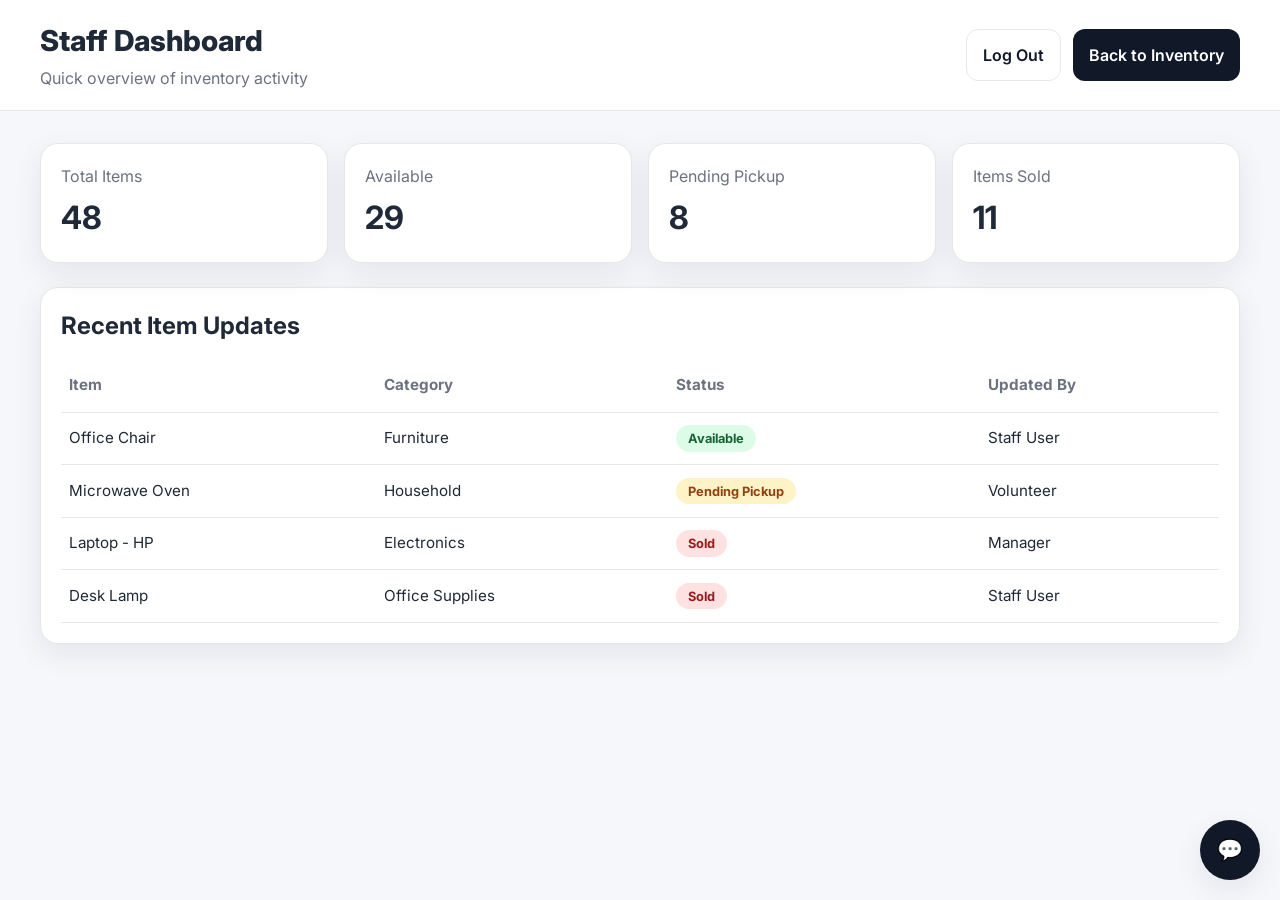
==== dashboard.html @ 452d7ef9 "Initial website prototype for DonateWise Added inventory page, item details page, dashboard, login p" ====
<!DOCTYPE html>
<html lang="en">
<head>
  <meta charset="UTF-8" />
  <meta name="viewport" content="width=device-width, initial-scale=1.0" />
  <title>Staff Dashboard | DonateWise</title>
  <link rel="preconnect" href="https://fonts.googleapis.com">
  <link rel="preconnect" href="https://fonts.gstatic.com" crossorigin>
  <link href="https://fonts.googleapis.com/css2?family=Inter:wght@400;500;600;700;800&display=swap" rel="stylesheet">
  <link rel="stylesheet" href="style.css" />
</head>
<body>
  <header class="site-header">
    <div class="container header-inner">
      <div>
        <h1>Staff Dashboard</h1>
        <p class="subtitle">Quick overview of inventory activity</p>
      </div>
      <nav class="top-nav">
        <a class="nav-btn ghost" href="login.html">Log Out</a>
        <a class="nav-btn secondary" href="index.html">Back to Inventory</a>
      </nav>
    </div>
  </header>

  <main class="dashboard-page">
    <div class="dashboard-content">
      <section class="dashboard-grid">
        <article class="dashboard-stat">
          <p>Total Items</p>
          <h3>48</h3>
        </article>

        <article class="dashboard-stat">
          <p>Available</p>
          <h3>29</h3>
        </article>

        <article class="dashboard-stat">
          <p>Pending Pickup</p>
          <h3>8</h3>
        </article>

        <article class="dashboard-stat">
          <p>Items Sold</p>
          <h3>11</h3>
        </article>
      </section>

      <section class="table-card">
        <h2>Recent Item Updates</h2>
        <table>
          <thead>
            <tr>
              <th>Item</th>
              <th>Category</th>
              <th>Status</th>
              <th>Updated By</th>
            </tr>
          </thead>
          <tbody>
            <tr>
              <td>Office Chair</td>
              <td>Furniture</td>
              <td><span class="status-badge available">Available</span></td>
              <td>Staff User</td>
            </tr>
            <tr>
              <td>Microwave Oven</td>
              <td>Household</td>
              <td><span class="status-badge pending">Pending Pickup</span></td>
              <td>Volunteer</td>
            </tr>
            <tr>
              <td>Laptop - HP</td>
              <td>Electronics</td>
              <td><span class="status-badge sold">Sold</span></td>
              <td>Manager</td>
            </tr>
            <tr>
              <td>Desk Lamp</td>
              <td>Office Supplies</td>
              <td><span class="status-badge sold">Sold</span></td>
              <td>Staff User</td>
            </tr>
          </tbody>
        </table>
      </section>
    </div>
  </main>

  <button id="chatToggle" class="chat-toggle" aria-label="Open help assistant">💬</button>

  <section id="chatBox" class="chat-box hidden">
    <div class="chat-header">
      <h3>Help Assistant</h3>
      <button id="chatClose" aria-label="Close help assistant">×</button>
    </div>

    <div class="chat-body">
      <p class="bot-message">Need help reading the dashboard?</p>

      <div class="quick-questions">
        <button class="quick-question" data-answer="The dashboard gives staff a quick overview of available, pending, and sold items.">
          What does this dashboard show?
        </button>

        <button class="quick-question" data-answer="Recent Item Updates helps staff track the latest inventory changes without checking each listing manually.">
          Why are recent updates useful?
        </button>
      </div>

      <div id="chatResponses"></div>
    </div>
  </section>

  <script src="script.js"></script>
</body>
</html>
---- style.css ----
* {
  box-sizing: border-box;
  margin: 0;
  padding: 0;
}

:root {
  --bg: #f6f7fb;
  --card: #ffffff;
  --text: #1f2937;
  --muted: #6b7280;
  --border: #e5e7eb;
  --shadow: 0 10px 30px rgba(15, 23, 42, 0.08);
  --shadow-strong: 0 20px 40px rgba(15, 23, 42, 0.12);
  --radius: 18px;
}

html {
  scroll-behavior: smooth;
}

body {
  font-family: "Inter", sans-serif;
  background: var(--bg);
  color: var(--text);
  line-height: 1.5;
}

.container {
  width: min(1200px, calc(100% - 2rem));
  margin: 0 auto;
}

.site-header {
  background: rgba(255, 255, 255, 0.95);
  backdrop-filter: blur(8px);
  border-bottom: 1px solid var(--border);
  position: sticky;
  top: 0;
  z-index: 50;
}

.header-inner {
  display: flex;
  justify-content: space-between;
  align-items: center;
  gap: 1rem;
  padding: 1.2rem 0;
}

.site-header h1 {
  font-size: 1.8rem;
  font-weight: 800;
}

.subtitle {
  color: var(--muted);
  margin-top: 0.25rem;
}

.top-nav {
  display: flex;
  gap: 0.75rem;
  flex-wrap: wrap;
}

.nav-btn,
.filter-btn,
.action-btn,
.card-link,
.back-link,
.login-btn {
  border: none;
  text-decoration: none;
  cursor: pointer;
  font-family: inherit;
}

.nav-btn,
.action-btn,
.card-link,
.back-link,
.login-btn {
  display: inline-flex;
  align-items: center;
  justify-content: center;
  padding: 0.8rem 1rem;
  border-radius: 12px;
  font-weight: 600;
  transition: 0.2s ease;
}

.nav-btn.secondary,
.back-link,
.login-btn {
  background: #111827;
  color: #ffffff;
}

.nav-btn.secondary:hover,
.back-link:hover,
.login-btn:hover {
  opacity: 0.92;
}

.nav-btn.ghost,
.nav-btn.ghost-dark {
  background: #ffffff;
  color: #111827;
  border: 1px solid var(--border);
}

.nav-btn.ghost-dark {
  background: #f8fafc;
}

.hero-card {
  margin-top: 1.5rem;
  background: linear-gradient(135deg, #ffffff, #f2f4f8);
  border: 1px solid var(--border);
  border-radius: var(--radius);
  padding: 1.5rem;
  box-shadow: var(--shadow);
}

.hero-split {
  display: grid;
  grid-template-columns: 1.3fr 0.9fr;
  gap: 1.5rem;
  align-items: center;
}

.eyebrow {
  display: inline-block;
  font-size: 0.8rem;
  font-weight: 800;
  letter-spacing: 0.08em;
  color: #4f46e5;
  margin-bottom: 0.75rem;
}

.hero-card h2 {
  font-size: 2rem;
  margin-bottom: 0.6rem;
}

.hero-card p {
  color: var(--muted);
  max-width: 700px;
}

.hero-actions {
  display: flex;
  gap: 0.8rem;
  flex-wrap: wrap;
  margin-top: 1rem;
}

.hero-panel {
  display: grid;
  gap: 1rem;
}

.hero-mini-card,
.dashboard-stat,
.table-card,
.item-card,
.detail-card,
.login-card {
  background: var(--card);
  border: 1px solid var(--border);
  border-radius: var(--radius);
  box-shadow: var(--shadow);
}

.hero-mini-card {
  padding: 1.1rem 1.2rem;
}

.mini-label {
  color: var(--muted);
  margin-bottom: 0.35rem;
}

.hero-mini-card h3 {
  font-size: 1.7rem;
}

.controls-section {
  margin-top: 1.5rem;
  display: grid;
  gap: 1rem;
}

.search-wrap input {
  width: 100%;
  padding: 1rem 1.1rem;
  border: 1px solid var(--border);
  border-radius: 14px;
  background: #fff;
  font-size: 1rem;
  outline: none;
}

.search-wrap input:focus {
  border-color: #9ca3af;
}

.filter-wrap {
  display: flex;
  flex-wrap: wrap;
  gap: 0.75rem;
}

.filter-btn {
  padding: 0.75rem 1rem;
  border-radius: 999px;
  background: #ffffff;
  border: 1px solid var(--border);
  color: var(--text);
  font-weight: 600;
  transition: 0.2s ease;
}

.filter-btn:hover,
.filter-btn.active {
  background: #111827;
  color: #ffffff;
}

.inventory-grid {
  margin: 1.5rem 0 4rem;
  display: grid;
  grid-template-columns: repeat(auto-fit, minmax(250px, 1fr));
  gap: 1.25rem;
}

.item-card {
  overflow: hidden;
  display: flex;
  flex-direction: column;
  transition: transform 0.25s ease, box-shadow 0.25s ease;
}

.item-card:hover {
  transform: translateY(-6px);
  box-shadow: var(--shadow-strong);
}

.item-image {
  width: 100%;
  height: 190px;
  object-fit: cover;
  display: block;
  background: #e5e7eb;
}

.item-content {
  padding: 1rem;
}

.item-top-row {
  display: flex;
  justify-content: space-between;
  align-items: flex-start;
  gap: 0.8rem;
}

.item-top-row h3 {
  font-size: 1.05rem;
}

.item-category {
  color: var(--muted);
  margin-top: 0.4rem;
}

.item-price {
  font-weight: 700;
  margin-top: 0.6rem;
  font-size: 1.05rem;
}

.item-actions {
  margin-top: 1rem;
}

.card-link {
  width: 100%;
  background: #111827;
  color: #ffffff;
}

.card-link:hover {
  opacity: 0.92;
}

.status-badge {
  padding: 0.35rem 0.75rem;
  border-radius: 999px;
  font-size: 0.8rem;
  font-weight: 700;
  white-space: nowrap;
}

.status-badge.available {
  background: #dcfce7;
  color: #166534;
}

.status-badge.pending {
  background: #fef3c7;
  color: #92400e;
}

.status-badge.sold {
  background: #fee2e2;
  color: #991b1b;
}

.page-section {
  margin: 1.75rem auto 4rem;
  width: min(1200px, calc(100% - 2rem));
}

.page-topbar {
  margin-bottom: 1rem;
}

.detail-card {
  display: grid;
  grid-template-columns: 1.1fr 1fr;
  gap: 1.5rem;
  padding: 1.5rem;
}

.detail-image {
  width: 100%;
  height: 320px;
  object-fit: cover;
  display: block;
  border-radius: 16px;
  background: #e5e7eb;
}

.detail-info h2 {
  font-size: 1.8rem;
  margin-bottom: 0.75rem;
}

.detail-meta {
  display: grid;
  gap: 0.75rem;
  margin: 1rem 0 1.25rem;
  color: var(--muted);
}

.detail-price {
  font-size: 1.2rem;
  font-weight: 800;
  color: var(--text);
}

.action-group {
  display: flex;
  flex-wrap: wrap;
  gap: 0.75rem;
  margin-top: 1.25rem;
}

.action-btn {
  background: #111827;
  color: #ffffff;
}

.action-btn:hover {
  opacity: 0.9;
}

/* Dashboard */
.dashboard-page {
  width: 100%;
  padding: 2rem 1rem 4rem;
}

.dashboard-content {
  max-width: 1200px;
  margin: 0 auto;
}

.dashboard-grid {
  display: grid;
  grid-template-columns: repeat(4, minmax(0, 1fr));
  gap: 1rem;
  margin-bottom: 1.5rem;
}

.dashboard-stat {
  width: 100%;
  padding: 1.25rem;
}

.dashboard-stat p {
  color: var(--muted);
  margin-bottom: 0.4rem;
}

.dashboard-stat h3 {
  font-size: 2rem;
}

.table-card {
  width: 100%;
  padding: 1.25rem;
}

.table-card h2 {
  margin-bottom: 1rem;
}

table {
  width: 100%;
  border-collapse: collapse;
}

th,
td {
  text-align: left;
  padding: 0.9rem 0.5rem;
  border-bottom: 1px solid var(--border);
  font-size: 0.95rem;
}

th {
  color: var(--muted);
  font-weight: 700;
}

/* Login */
.login-body {
  min-height: 100vh;
  display: grid;
  place-items: center;
  background: linear-gradient(135deg, #eef2ff, #f8fafc);
  padding: 1.5rem;
}

.login-page {
  width: 100%;
  display: flex;
  justify-content: center;
}

.login-card {
  width: min(460px, 100%);
  padding: 2rem;
}

.login-brand h1 {
  font-size: 2rem;
  margin-bottom: 0.3rem;
}

.login-brand p {
  color: var(--muted);
  margin-bottom: 1.5rem;
}

.login-form {
  display: grid;
  gap: 0.75rem;
}

.login-form label {
  font-weight: 600;
}

.login-form input {
  padding: 0.95rem 1rem;
  border: 1px solid var(--border);
  border-radius: 14px;
  font-size: 1rem;
  outline: none;
}

.login-form input:focus {
  border-color: #9ca3af;
}

.login-btn {
  margin-top: 0.75rem;
}

.login-note {
  text-align: center;
  color: var(--muted);
  margin-top: 1rem;
  font-size: 0.92rem;
}

/* Chat */
.chat-toggle {
  position: fixed;
  right: 1.25rem;
  bottom: 1.25rem;
  width: 60px;
  height: 60px;
  border-radius: 50%;
  border: none;
  background: #111827;
  color: #ffffff;
  font-size: 1.3rem;
  box-shadow: var(--shadow);
  cursor: pointer;
  z-index: 100;
}

.chat-box {
  position: fixed;
  right: 1.25rem;
  bottom: 5.8rem;
  width: min(360px, calc(100% - 2rem));
  background: #ffffff;
  border: 1px solid var(--border);
  border-radius: 20px;
  box-shadow: var(--shadow-strong);
  overflow: hidden;
  z-index: 100;
}

.hidden {
  display: none;
}

.chat-header {
  background: #111827;
  color: #ffffff;
  display: flex;
  justify-content: space-between;
  align-items: center;
  padding: 1rem;
}

.chat-header h3 {
  font-size: 1rem;
}

.chat-header button {
  background: transparent;
  border: none;
  color: #ffffff;
  font-size: 1.3rem;
  cursor: pointer;
}

.chat-body {
  padding: 1rem;
  max-height: 420px;
  overflow-y: auto;
}

.bot-message {
  background: #f3f4f6;
  padding: 0.8rem 0.9rem;
  border-radius: 14px;
  margin-bottom: 1rem;
  font-size: 0.95rem;
}

.quick-questions {
  display: grid;
  gap: 0.6rem;
}

.quick-question {
  text-align: left;
  padding: 0.85rem;
  border-radius: 12px;
  border: 1px solid var(--border);
  background: #ffffff;
  cursor: pointer;
  font-family: inherit;
  font-size: 0.92rem;
  transition: 0.2s ease;
}

.quick-question:hover {
  background: #f9fafb;
}

.user-response,
.assistant-response {
  margin-top: 0.8rem;
  padding: 0.8rem 0.9rem;
  border-radius: 14px;
  font-size: 0.92rem;
}

.user-response {
  background: #e5e7eb;
}

.assistant-response {
  background: #eef2ff;
}

@media (max-width: 1024px) {
  .dashboard-grid {
    grid-template-columns: repeat(2, minmax(0, 1fr));
  }

  .hero-split {
    grid-template-columns: 1fr;
  }
}

@media (max-width: 820px) {
  .header-inner {
    flex-direction: column;
    align-items: flex-start;
  }

  .detail-card {
    grid-template-columns: 1fr;
  }
}

@media (max-width: 640px) {
  .dashboard-grid {
    grid-template-columns: 1fr;
  }

  .hero-card h2 {
    font-size: 1.6rem;
  }
}
.compact-hero {
  display: block;
  padding: 1.5rem 1.5rem 1.4rem;
}

.compact-hero h2 {
  font-size: 2rem;
  margin-bottom: 0.5rem;
}

.compact-hero p {
  max-width: 760px;
  margin-bottom: 1rem;
}

.hero-actions {
  display: flex;
  gap: 0.8rem;
  flex-wrap: wrap;
  margin-top: 0.75rem;
}
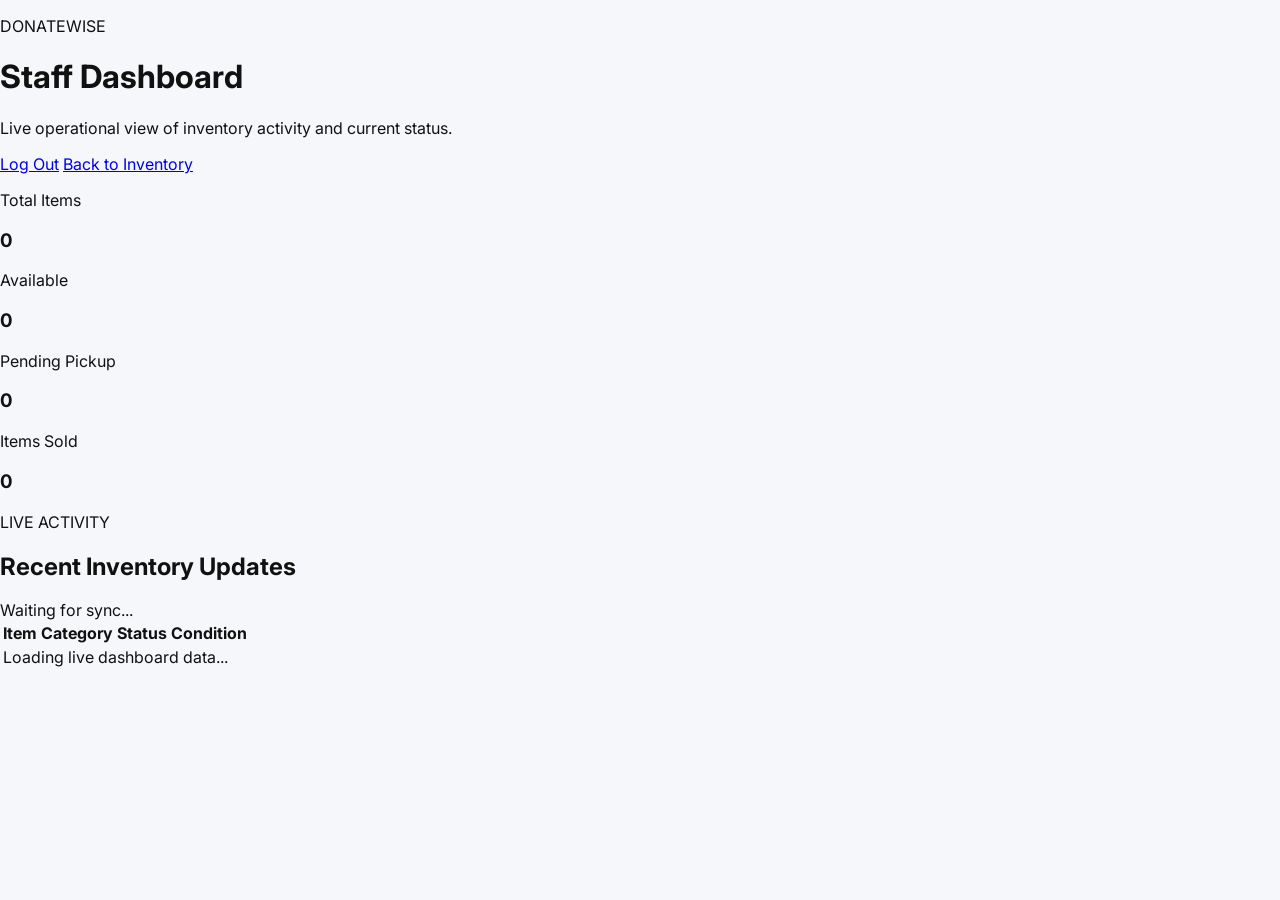
==== commit f13227b2: "Update dashboard.html" ====
--- a/dashboard.html
+++ b/dashboard.html
@@ -3,7 +3,7 @@
 <head>
   <meta charset="UTF-8" />
   <meta name="viewport" content="width=device-width, initial-scale=1.0" />
-  <title>Staff Dashboard | DonateWise</title>
+  <title>DonateWise | Staff Dashboard</title>
   <link rel="preconnect" href="https://fonts.googleapis.com">
   <link rel="preconnect" href="https://fonts.gstatic.com" crossorigin>
   <link href="https://fonts.googleapis.com/css2?family=Inter:wght@400;500;600;700;800&display=swap" rel="stylesheet">
@@ -12,76 +12,67 @@
 <body>
   <header class="site-header">
     <div class="container header-inner">
-      <div>
+      <div class="brand-block">
+        <p class="eyebrow">DONATEWISE</p>
         <h1>Staff Dashboard</h1>
-        <p class="subtitle">Quick overview of inventory activity</p>
+        <p class="subtitle">Live operational view of inventory activity and current status.</p>
       </div>
+
       <nav class="top-nav">
-        <a class="nav-btn ghost" href="login.html">Log Out</a>
-        <a class="nav-btn secondary" href="index.html">Back to Inventory</a>
+        <a class="nav-btn ghost" href="index.html">Log Out</a>
+        <a class="nav-btn primary" href="home.html">Back to Inventory</a>
       </nav>
     </div>
   </header>
 
   <main class="dashboard-page">
     <div class="dashboard-content">
-      <section class="dashboard-grid">
+      <section class="dashboard-grid reveal">
         <article class="dashboard-stat">
           <p>Total Items</p>
-          <h3>48</h3>
+          <h3 id="statTotal">0</h3>
         </article>
 
         <article class="dashboard-stat">
           <p>Available</p>
-          <h3>29</h3>
+          <h3 id="statAvailable">0</h3>
         </article>
 
         <article class="dashboard-stat">
           <p>Pending Pickup</p>
-          <h3>8</h3>
+          <h3 id="statPending">0</h3>
         </article>
 
         <article class="dashboard-stat">
           <p>Items Sold</p>
-          <h3>11</h3>
+          <h3 id="statSold">0</h3>
         </article>
       </section>
 
-      <section class="table-card">
-        <h2>Recent Item Updates</h2>
+      <section class="table-card reveal">
+        <div class="table-header-row">
+          <div>
+            <p class="section-label">LIVE ACTIVITY</p>
+            <h2>Recent Inventory Updates</h2>
+          </div>
+          <div class="sync-badge compact">
+            <span class="sync-dot"></span>
+            <span id="dashboardSyncText">Waiting for sync...</span>
+          </div>
+        </div>
+
         <table>
           <thead>
             <tr>
               <th>Item</th>
               <th>Category</th>
               <th>Status</th>
-              <th>Updated By</th>
+              <th>Condition</th>
             </tr>
           </thead>
-          <tbody>
+          <tbody id="dashboardTableBody">
             <tr>
-              <td>Office Chair</td>
-              <td>Furniture</td>
-              <td><span class="status-badge available">Available</span></td>
-              <td>Staff User</td>
-            </tr>
-            <tr>
-              <td>Microwave Oven</td>
-              <td>Household</td>
-              <td><span class="status-badge pending">Pending Pickup</span></td>
-              <td>Volunteer</td>
-            </tr>
-            <tr>
-              <td>Laptop - HP</td>
-              <td>Electronics</td>
-              <td><span class="status-badge sold">Sold</span></td>
-              <td>Manager</td>
-            </tr>
-            <tr>
-              <td>Desk Lamp</td>
-              <td>Office Supplies</td>
-              <td><span class="status-badge sold">Sold</span></td>
-              <td>Staff User</td>
+              <td colspan="4">Loading live dashboard data...</td>
             </tr>
           </tbody>
         </table>
@@ -89,31 +80,6 @@
     </div>
   </main>
 
-  <button id="chatToggle" class="chat-toggle" aria-label="Open help assistant">💬</button>
-
-  <section id="chatBox" class="chat-box hidden">
-    <div class="chat-header">
-      <h3>Help Assistant</h3>
-      <button id="chatClose" aria-label="Close help assistant">×</button>
-    </div>
-
-    <div class="chat-body">
-      <p class="bot-message">Need help reading the dashboard?</p>
-
-      <div class="quick-questions">
-        <button class="quick-question" data-answer="The dashboard gives staff a quick overview of available, pending, and sold items.">
-          What does this dashboard show?
-        </button>
-
-        <button class="quick-question" data-answer="Recent Item Updates helps staff track the latest inventory changes without checking each listing manually.">
-          Why are recent updates useful?
-        </button>
-      </div>
-
-      <div id="chatResponses"></div>
-    </div>
-  </section>
-
   <script src="script.js"></script>
 </body>
-</html>+</html>
--- a/style.css
+++ b/style.css
@@ -1,657 +1,128 @@
-* {
-  box-sizing: border-box;
+body {
   margin: 0;
-  padding: 0;
+  font-family: "Inter", sans-serif;
+  background: #f5f7fa;
+  color: #111;
 }
 
-:root {
-  --bg: #f6f7fb;
-  --card: #ffffff;
-  --text: #1f2937;
-  --muted: #6b7280;
-  --border: #e5e7eb;
-  --shadow: 0 10px 30px rgba(15, 23, 42, 0.08);
-  --shadow-strong: 0 20px 40px rgba(15, 23, 42, 0.12);
-  --radius: 18px;
+/* NAV */
+.navbar {
+  display: flex;
+  justify-content: space-between;
+  padding: 20px 40px;
+  background: white;
+  border-bottom: 1px solid #eee;
 }
 
-html {
-  scroll-behavior: smooth;
+.logo {
+  font-weight: 700;
 }
 
-body {
-  font-family: "Inter", sans-serif;
-  background: var(--bg);
-  color: var(--text);
-  line-height: 1.5;
+.btn-primary {
+  background: #111;
+  color: white;
+  padding: 10px 18px;
+  border-radius: 8px;
+  text-decoration: none;
 }
 
-.container {
-  width: min(1200px, calc(100% - 2rem));
-  margin: 0 auto;
+.btn-secondary {
+  margin-right: 10px;
 }
 
-.site-header {
-  background: rgba(255, 255, 255, 0.95);
-  backdrop-filter: blur(8px);
-  border-bottom: 1px solid var(--border);
-  position: sticky;
-  top: 0;
-  z-index: 50;
+/* HERO */
+.hero {
+  padding: 40px;
 }
 
-.header-inner {
-  display: flex;
-  justify-content: space-between;
-  align-items: center;
-  gap: 1rem;
-  padding: 1.2rem 0;
+.hero h2 {
+  font-size: 28px;
 }
 
-.site-header h1 {
-  font-size: 1.8rem;
-  font-weight: 800;
+/* CONTROLS */
+.controls {
+  padding: 0 40px;
 }
 
-.subtitle {
-  color: var(--muted);
-  margin-top: 0.25rem;
+#searchInput {
+  width: 100%;
+  padding: 12px;
+  border-radius: 10px;
+  border: 1px solid #ddd;
 }
 
-.top-nav {
-  display: flex;
-  gap: 0.75rem;
-  flex-wrap: wrap;
-}
-
-.nav-btn,
-.filter-btn,
-.action-btn,
-.card-link,
-.back-link,
-.login-btn {
-  border: none;
-  text-decoration: none;
-  cursor: pointer;
-  font-family: inherit;
-}
-
-.nav-btn,
-.action-btn,
-.card-link,
-.back-link,
-.login-btn {
-  display: inline-flex;
-  align-items: center;
-  justify-content: center;
-  padding: 0.8rem 1rem;
-  border-radius: 12px;
-  font-weight: 600;
-  transition: 0.2s ease;
-}
-
-.nav-btn.secondary,
-.back-link,
-.login-btn {
-  background: #111827;
-  color: #ffffff;
-}
-
-.nav-btn.secondary:hover,
-.back-link:hover,
-.login-btn:hover {
-  opacity: 0.92;
-}
-
-.nav-btn.ghost,
-.nav-btn.ghost-dark {
-  background: #ffffff;
-  color: #111827;
-  border: 1px solid var(--border);
-}
-
-.nav-btn.ghost-dark {
-  background: #f8fafc;
-}
-
-.hero-card {
-  margin-top: 1.5rem;
-  background: linear-gradient(135deg, #ffffff, #f2f4f8);
-  border: 1px solid var(--border);
-  border-radius: var(--radius);
-  padding: 1.5rem;
-  box-shadow: var(--shadow);
-}
-
-.hero-split {
-  display: grid;
-  grid-template-columns: 1.3fr 0.9fr;
-  gap: 1.5rem;
-  align-items: center;
-}
-
-.eyebrow {
-  display: inline-block;
-  font-size: 0.8rem;
-  font-weight: 800;
-  letter-spacing: 0.08em;
-  color: #4f46e5;
-  margin-bottom: 0.75rem;
-}
-
-.hero-card h2 {
-  font-size: 2rem;
-  margin-bottom: 0.6rem;
-}
-
-.hero-card p {
-  color: var(--muted);
-  max-width: 700px;
-}
-
-.hero-actions {
-  display: flex;
-  gap: 0.8rem;
-  flex-wrap: wrap;
-  margin-top: 1rem;
-}
-
-.hero-panel {
-  display: grid;
-  gap: 1rem;
-}
-
-.hero-mini-card,
-.dashboard-stat,
-.table-card,
-.item-card,
-.detail-card,
-.login-card {
-  background: var(--card);
-  border: 1px solid var(--border);
-  border-radius: var(--radius);
-  box-shadow: var(--shadow);
-}
-
-.hero-mini-card {
-  padding: 1.1rem 1.2rem;
-}
-
-.mini-label {
-  color: var(--muted);
-  margin-bottom: 0.35rem;
-}
-
-.hero-mini-card h3 {
-  font-size: 1.7rem;
-}
-
-.controls-section {
-  margin-top: 1.5rem;
-  display: grid;
-  gap: 1rem;
-}
-
-.search-wrap input {
-  width: 100%;
-  padding: 1rem 1.1rem;
-  border: 1px solid var(--border);
-  border-radius: 14px;
-  background: #fff;
-  font-size: 1rem;
-  outline: none;
-}
-
-.search-wrap input:focus {
-  border-color: #9ca3af;
-}
-
-.filter-wrap {
-  display: flex;
-  flex-wrap: wrap;
-  gap: 0.75rem;
+/* FILTERS */
+.filters {
+  margin-top: 15px;
 }
 
 .filter-btn {
-  padding: 0.75rem 1rem;
-  border-radius: 999px;
-  background: #ffffff;
-  border: 1px solid var(--border);
-  color: var(--text);
-  font-weight: 600;
-  transition: 0.2s ease;
-}
-
-.filter-btn:hover,
-.filter-btn.active {
-  background: #111827;
-  color: #ffffff;
-}
-
-.inventory-grid {
-  margin: 1.5rem 0 4rem;
-  display: grid;
-  grid-template-columns: repeat(auto-fit, minmax(250px, 1fr));
-  gap: 1.25rem;
-}
-
-.item-card {
-  overflow: hidden;
-  display: flex;
-  flex-direction: column;
-  transition: transform 0.25s ease, box-shadow 0.25s ease;
-}
-
-.item-card:hover {
-  transform: translateY(-6px);
-  box-shadow: var(--shadow-strong);
-}
-
-.item-image {
-  width: 100%;
-  height: 190px;
-  object-fit: cover;
-  display: block;
-  background: #e5e7eb;
-}
-
-.item-content {
-  padding: 1rem;
-}
-
-.item-top-row {
-  display: flex;
-  justify-content: space-between;
-  align-items: flex-start;
-  gap: 0.8rem;
-}
-
-.item-top-row h3 {
-  font-size: 1.05rem;
-}
-
-.item-category {
-  color: var(--muted);
-  margin-top: 0.4rem;
-}
-
-.item-price {
-  font-weight: 700;
-  margin-top: 0.6rem;
-  font-size: 1.05rem;
-}
-
-.item-actions {
-  margin-top: 1rem;
-}
-
-.card-link {
-  width: 100%;
-  background: #111827;
-  color: #ffffff;
-}
-
-.card-link:hover {
-  opacity: 0.92;
-}
-
-.status-badge {
-  padding: 0.35rem 0.75rem;
-  border-radius: 999px;
-  font-size: 0.8rem;
-  font-weight: 700;
-  white-space: nowrap;
-}
-
-.status-badge.available {
-  background: #dcfce7;
-  color: #166534;
-}
-
-.status-badge.pending {
-  background: #fef3c7;
-  color: #92400e;
-}
-
-.status-badge.sold {
-  background: #fee2e2;
-  color: #991b1b;
-}
-
-.page-section {
-  margin: 1.75rem auto 4rem;
-  width: min(1200px, calc(100% - 2rem));
-}
-
-.page-topbar {
-  margin-bottom: 1rem;
-}
-
-.detail-card {
-  display: grid;
-  grid-template-columns: 1.1fr 1fr;
-  gap: 1.5rem;
-  padding: 1.5rem;
-}
-
-.detail-image {
-  width: 100%;
-  height: 320px;
-  object-fit: cover;
-  display: block;
-  border-radius: 16px;
-  background: #e5e7eb;
-}
-
-.detail-info h2 {
-  font-size: 1.8rem;
-  margin-bottom: 0.75rem;
-}
-
-.detail-meta {
-  display: grid;
-  gap: 0.75rem;
-  margin: 1rem 0 1.25rem;
-  color: var(--muted);
-}
-
-.detail-price {
-  font-size: 1.2rem;
-  font-weight: 800;
-  color: var(--text);
-}
-
-.action-group {
-  display: flex;
-  flex-wrap: wrap;
-  gap: 0.75rem;
-  margin-top: 1.25rem;
-}
-
-.action-btn {
-  background: #111827;
-  color: #ffffff;
-}
-
-.action-btn:hover {
-  opacity: 0.9;
-}
-
-/* Dashboard */
-.dashboard-page {
-  width: 100%;
-  padding: 2rem 1rem 4rem;
-}
-
-.dashboard-content {
-  max-width: 1200px;
-  margin: 0 auto;
-}
-
-.dashboard-grid {
-  display: grid;
-  grid-template-columns: repeat(4, minmax(0, 1fr));
-  gap: 1rem;
-  margin-bottom: 1.5rem;
-}
-
-.dashboard-stat {
-  width: 100%;
-  padding: 1.25rem;
-}
-
-.dashboard-stat p {
-  color: var(--muted);
-  margin-bottom: 0.4rem;
-}
-
-.dashboard-stat h3 {
-  font-size: 2rem;
-}
-
-.table-card {
-  width: 100%;
-  padding: 1.25rem;
-}
-
-.table-card h2 {
-  margin-bottom: 1rem;
-}
-
-table {
-  width: 100%;
-  border-collapse: collapse;
-}
-
-th,
-td {
-  text-align: left;
-  padding: 0.9rem 0.5rem;
-  border-bottom: 1px solid var(--border);
-  font-size: 0.95rem;
-}
-
-th {
-  color: var(--muted);
-  font-weight: 700;
-}
-
-/* Login */
-.login-body {
-  min-height: 100vh;
-  display: grid;
-  place-items: center;
-  background: linear-gradient(135deg, #eef2ff, #f8fafc);
-  padding: 1.5rem;
-}
-
-.login-page {
-  width: 100%;
-  display: flex;
-  justify-content: center;
-}
-
-.login-card {
-  width: min(460px, 100%);
-  padding: 2rem;
-}
-
-.login-brand h1 {
-  font-size: 2rem;
-  margin-bottom: 0.3rem;
-}
-
-.login-brand p {
-  color: var(--muted);
-  margin-bottom: 1.5rem;
-}
-
-.login-form {
-  display: grid;
-  gap: 0.75rem;
-}
-
-.login-form label {
-  font-weight: 600;
-}
-
-.login-form input {
-  padding: 0.95rem 1rem;
-  border: 1px solid var(--border);
-  border-radius: 14px;
-  font-size: 1rem;
-  outline: none;
-}
-
-.login-form input:focus {
-  border-color: #9ca3af;
-}
-
-.login-btn {
-  margin-top: 0.75rem;
-}
-
-.login-note {
-  text-align: center;
-  color: var(--muted);
-  margin-top: 1rem;
-  font-size: 0.92rem;
-}
-
-/* Chat */
-.chat-toggle {
-  position: fixed;
-  right: 1.25rem;
-  bottom: 1.25rem;
-  width: 60px;
-  height: 60px;
-  border-radius: 50%;
+  margin-right: 10px;
+  padding: 8px 14px;
+  border-radius: 20px;
   border: none;
-  background: #111827;
-  color: #ffffff;
-  font-size: 1.3rem;
-  box-shadow: var(--shadow);
-  cursor: pointer;
-  z-index: 100;
-}
-
-.chat-box {
-  position: fixed;
-  right: 1.25rem;
-  bottom: 5.8rem;
-  width: min(360px, calc(100% - 2rem));
-  background: #ffffff;
-  border: 1px solid var(--border);
-  border-radius: 20px;
-  box-shadow: var(--shadow-strong);
-  overflow: hidden;
-  z-index: 100;
-}
-
-.hidden {
-  display: none;
-}
-
-.chat-header {
-  background: #111827;
-  color: #ffffff;
-  display: flex;
-  justify-content: space-between;
-  align-items: center;
-  padding: 1rem;
-}
-
-.chat-header h3 {
-  font-size: 1rem;
-}
-
-.chat-header button {
-  background: transparent;
-  border: none;
-  color: #ffffff;
-  font-size: 1.3rem;
+  background: #eee;
   cursor: pointer;
 }
 
-.chat-body {
-  padding: 1rem;
-  max-height: 420px;
-  overflow-y: auto;
+.filter-btn.active {
+  background: #111;
+  color: white;
 }
 
-.bot-message {
-  background: #f3f4f6;
-  padding: 0.8rem 0.9rem;
-  border-radius: 14px;
-  margin-bottom: 1rem;
-  font-size: 0.95rem;
+/* GRID */
+.grid {
+  padding: 30px 40px;
+  display: grid;
+  grid-template-columns: repeat(auto-fill, minmax(250px, 1fr));
+  gap: 20px;
 }
 
-.quick-questions {
-  display: grid;
-  gap: 0.6rem;
+/* CARD */
+.card {
+  background: white;
+  border-radius: 14px;
+  overflow: hidden;
+  transition: 0.3s;
+  box-shadow: 0 4px 10px rgba(0,0,0,0.05);
 }
 
-.quick-question {
-  text-align: left;
-  padding: 0.85rem;
-  border-radius: 12px;
-  border: 1px solid var(--border);
-  background: #ffffff;
-  cursor: pointer;
-  font-family: inherit;
-  font-size: 0.92rem;
-  transition: 0.2s ease;
+.card:hover {
+  transform: translateY(-6px);
+  box-shadow: 0 10px 25px rgba(0,0,0,0.1);
 }
 
-.quick-question:hover {
-  background: #f9fafb;
+.card img {
+  width: 100%;
+  height: 160px;
+  object-fit: cover;
 }
 
-.user-response,
-.assistant-response {
-  margin-top: 0.8rem;
-  padding: 0.8rem 0.9rem;
-  border-radius: 14px;
-  font-size: 0.92rem;
+.card-content {
+  padding: 15px;
 }
 
-.user-response {
-  background: #e5e7eb;
+.badge {
+  padding: 4px 10px;
+  border-radius: 10px;
+  font-size: 12px;
 }
 
-.assistant-response {
-  background: #eef2ff;
+.available { background: #d4f5dc; color: green; }
+.pending { background: #fff3cd; color: #856404; }
+.sold { background: #f8d7da; color: red; }
+
+.empty {
+  text-align: center;
+  margin-top: 20px;
 }
 
-@media (max-width: 1024px) {
-  .dashboard-grid {
-    grid-template-columns: repeat(2, minmax(0, 1fr));
-  }
-
-  .hero-split {
-    grid-template-columns: 1fr;
-  }
+/* ANIMATION */
+.fade-in {
+  animation: fade 0.6s ease-in;
 }
 
-@media (max-width: 820px) {
-  .header-inner {
-    flex-direction: column;
-    align-items: flex-start;
-  }
-
-  .detail-card {
-    grid-template-columns: 1fr;
-  }
+@keyframes fade {
+  from {opacity:0; transform:translateY(10px);}
+  to {opacity:1; transform:translateY(0);}
 }
-
-@media (max-width: 640px) {
-  .dashboard-grid {
-    grid-template-columns: 1fr;
-  }
-
-  .hero-card h2 {
-    font-size: 1.6rem;
-  }
-}
-.compact-hero {
-  display: block;
-  padding: 1.5rem 1.5rem 1.4rem;
-}
-
-.compact-hero h2 {
-  font-size: 2rem;
-  margin-bottom: 0.5rem;
-}
-
-.compact-hero p {
-  max-width: 760px;
-  margin-bottom: 1rem;
-}
-
-.hero-actions {
-  display: flex;
-  gap: 0.8rem;
-  flex-wrap: wrap;
-  margin-top: 0.75rem;
-}
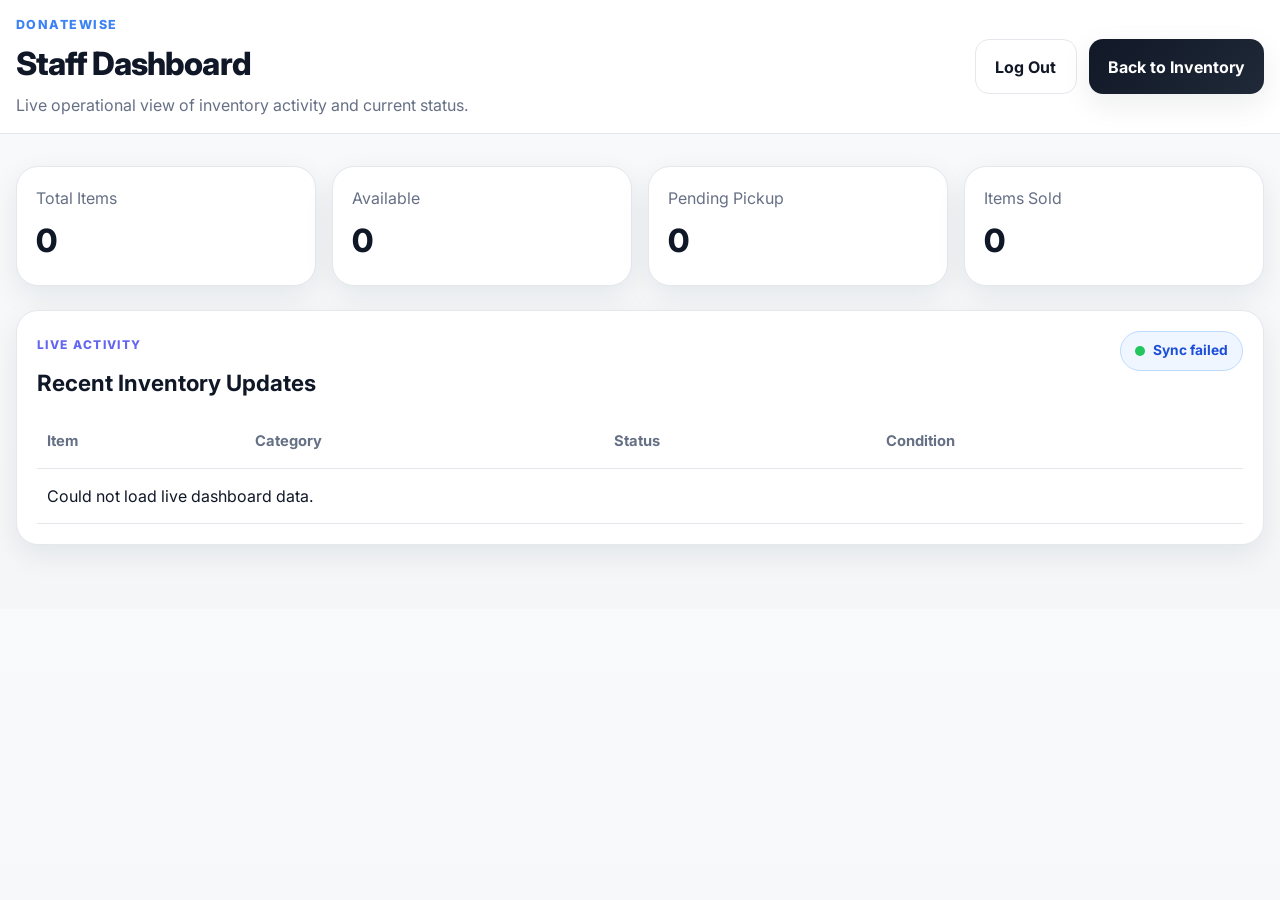
==== commit e8587d39: "Update dashboard.html" ====
--- a/dashboard.html
+++ b/dashboard.html
@@ -28,22 +28,22 @@
   <main class="dashboard-page">
     <div class="dashboard-content">
       <section class="dashboard-grid reveal">
-        <article class="dashboard-stat">
+        <article class="dashboard-stat stat-blue">
           <p>Total Items</p>
           <h3 id="statTotal">0</h3>
         </article>
 
-        <article class="dashboard-stat">
+        <article class="dashboard-stat stat-green">
           <p>Available</p>
           <h3 id="statAvailable">0</h3>
         </article>
 
-        <article class="dashboard-stat">
+        <article class="dashboard-stat stat-amber">
           <p>Pending Pickup</p>
           <h3 id="statPending">0</h3>
         </article>
 
-        <article class="dashboard-stat">
+        <article class="dashboard-stat stat-red">
           <p>Items Sold</p>
           <h3 id="statSold">0</h3>
         </article>
--- a/style.css
+++ b/style.css
@@ -1,128 +1,788 @@
+* {
+  box-sizing: border-box;
+  margin: 0;
+  padding: 0;
+}
+
+:root {
+  --bg: #f4f6f8;
+  --card: #ffffff;
+  --text: #101828;
+  --muted: #667085;
+  --border: #e4e7ec;
+  --primary: #111827;
+  --accent: #3b82f6;
+  --success-bg: #dcfce7;
+  --success-text: #166534;
+  --warning-bg: #fef3c7;
+  --warning-text: #92400e;
+  --danger-bg: #fee2e2;
+  --danger-text: #991b1b;
+  --shadow: 0 10px 30px rgba(16, 24, 40, 0.08);
+  --shadow-strong: 0 20px 40px rgba(16, 24, 40, 0.12);
+  --radius-xl: 24px;
+  --radius-lg: 20px;
+  --radius-md: 16px;
+  --radius-sm: 12px;
+  --transition: 0.25s ease;
+}
+
+html {
+  scroll-behavior: smooth;
+}
+
 body {
-  margin: 0;
   font-family: "Inter", sans-serif;
-  background: #f5f7fa;
-  color: #111;
-}
-
-/* NAV */
-.navbar {
+  background: linear-gradient(180deg, #f8fafc 0%, #f4f6f8 100%);
+  color: var(--text);
+  line-height: 1.5;
+}
+
+.container {
+  width: min(1280px, calc(100% - 2rem));
+  margin: 0 auto;
+}
+
+.site-header {
+  position: sticky;
+  top: 0;
+  z-index: 50;
+  backdrop-filter: blur(10px);
+  background: rgba(255, 255, 255, 0.92);
+  border-bottom: 1px solid var(--border);
+}
+
+.header-inner {
+  min-height: 88px;
   display: flex;
   justify-content: space-between;
-  padding: 20px 40px;
-  background: white;
-  border-bottom: 1px solid #eee;
-}
-
-.logo {
+  align-items: center;
+  gap: 1rem;
+  padding: 1rem 0;
+}
+
+.brand-block h1 {
+  font-size: 2rem;
+  font-weight: 800;
+  letter-spacing: -0.03em;
+}
+
+.eyebrow {
+  font-size: 0.78rem;
+  font-weight: 800;
+  letter-spacing: 0.12em;
+  color: var(--accent);
+  margin-bottom: 0.3rem;
+}
+
+.subtitle {
+  color: var(--muted);
+  margin-top: 0.35rem;
+}
+
+.top-nav {
+  display: flex;
+  gap: 0.75rem;
+  flex-wrap: wrap;
+}
+
+.nav-btn,
+.filter-btn,
+.card-link,
+.chat-toggle,
+.quick-question,
+.login-btn,
+.action-btn {
+  transition: var(--transition);
+  font-family: inherit;
+}
+
+.nav-btn,
+.card-link,
+.login-btn,
+.action-btn {
+  border: none;
+  text-decoration: none;
+  cursor: pointer;
+  display: inline-flex;
+  justify-content: center;
+  align-items: center;
+  padding: 0.9rem 1.2rem;
+  border-radius: 14px;
   font-weight: 700;
 }
 
-.btn-primary {
-  background: #111;
-  color: white;
-  padding: 10px 18px;
-  border-radius: 8px;
+.nav-btn.primary,
+.card-link,
+.login-btn,
+.action-btn,
+.back-link {
+  background: linear-gradient(135deg, #111827, #1f2937);
+  color: #fff;
+  box-shadow: var(--shadow);
+}
+
+.nav-btn.primary:hover,
+.card-link:hover,
+.login-btn:hover,
+.action-btn:hover,
+.back-link:hover {
+  transform: translateY(-2px);
+  box-shadow: var(--shadow-strong);
+}
+
+.nav-btn.ghost {
+  background: #fff;
+  border: 1px solid var(--border);
+  color: var(--text);
+}
+
+.nav-btn.ghost-dark {
+  background: #f8fafc;
+  border: 1px solid var(--border);
+  color: var(--text);
+}
+
+.nav-btn.ghost:hover,
+.nav-btn.ghost-dark:hover {
+  transform: translateY(-2px);
+}
+
+.main-shell {
+  padding: 1.5rem 0 4rem;
+}
+
+.hero-panel {
+  background: linear-gradient(135deg, #ffffff, #f8fafc);
+  border: 1px solid var(--border);
+  border-radius: var(--radius-xl);
+  box-shadow: var(--shadow);
+  padding: 2rem;
+  display: grid;
+  grid-template-columns: 1.2fr 0.8fr;
+  gap: 1.5rem;
+}
+
+.hero-tag,
+.section-label {
+  display: inline-block;
+  font-size: 0.75rem;
+  letter-spacing: 0.12em;
+  font-weight: 800;
+  color: #6366f1;
+  margin-bottom: 0.75rem;
+}
+
+.hero-copy h2 {
+  font-size: clamp(2rem, 3vw, 3rem);
+  line-height: 1.05;
+  letter-spacing: -0.04em;
+  margin-bottom: 0.9rem;
+}
+
+.hero-copy p {
+  color: var(--muted);
+  max-width: 650px;
+}
+
+.hero-actions {
+  display: flex;
+  gap: 0.8rem;
+  margin-top: 1.25rem;
+  flex-wrap: wrap;
+}
+
+.hero-stats {
+  display: grid;
+  gap: 1rem;
+}
+
+.hero-stat-card {
+  background: var(--card);
+  border: 1px solid var(--border);
+  border-radius: var(--radius-lg);
+  padding: 1.2rem;
+  box-shadow: var(--shadow);
+}
+
+.hero-stat-card p {
+  color: var(--muted);
+  margin-bottom: 0.35rem;
+}
+
+.hero-stat-card h3 {
+  font-size: 1.6rem;
+  font-weight: 800;
+}
+
+.stat-note {
+  display: inline-block;
+  margin-top: 0.4rem;
+  color: #475467;
+  font-size: 0.92rem;
+}
+
+.toolbar {
+  margin-top: 1.5rem;
+  background: rgba(255, 255, 255, 0.74);
+  border: 1px solid var(--border);
+  border-radius: var(--radius-xl);
+  padding: 1.4rem;
+  box-shadow: var(--shadow);
+}
+
+.toolbar-top,
+.table-header-row {
+  display: flex;
+  justify-content: space-between;
+  gap: 1rem;
+  align-items: flex-start;
+  margin-bottom: 1rem;
+}
+
+.section-title {
+  font-size: 1.45rem;
+  font-weight: 800;
+}
+
+.sync-badge {
+  display: inline-flex;
+  align-items: center;
+  gap: 0.55rem;
+  background: #eff6ff;
+  color: #1d4ed8;
+  border: 1px solid #bfdbfe;
+  padding: 0.7rem 1rem;
+  border-radius: 999px;
+  font-size: 0.92rem;
+  font-weight: 700;
+}
+
+.sync-badge.compact {
+  padding: 0.55rem 0.85rem;
+  font-size: 0.86rem;
+}
+
+.sync-dot {
+  width: 10px;
+  height: 10px;
+  background: #22c55e;
+  border-radius: 50%;
+  box-shadow: 0 0 0 0 rgba(34, 197, 94, 0.55);
+  animation: pulseDot 2s infinite;
+}
+
+@keyframes pulseDot {
+  0% { box-shadow: 0 0 0 0 rgba(34, 197, 94, 0.55); }
+  70% { box-shadow: 0 0 0 10px rgba(34, 197, 94, 0); }
+  100% { box-shadow: 0 0 0 0 rgba(34, 197, 94, 0); }
+}
+
+.search-wrap input {
+  width: 100%;
+  padding: 1rem 1.1rem;
+  border: 1px solid var(--border);
+  background: #fff;
+  border-radius: 16px;
+  font-size: 1rem;
+  outline: none;
+  transition: var(--transition);
+}
+
+.search-wrap input:focus {
+  border-color: #94a3b8;
+  box-shadow: 0 0 0 4px rgba(59, 130, 246, 0.08);
+}
+
+.filter-wrap {
+  display: flex;
+  gap: 0.7rem;
+  flex-wrap: wrap;
+  margin-top: 1rem;
+}
+
+.filter-btn {
+  border: 1px solid var(--border);
+  background: #fff;
+  color: var(--text);
+  border-radius: 999px;
+  padding: 0.7rem 1rem;
+  font-weight: 700;
+  cursor: pointer;
+}
+
+.filter-btn:hover,
+.filter-btn.active {
+  background: var(--primary);
+  color: #fff;
+  transform: translateY(-1px);
+}
+
+.inventory-grid {
+  margin-top: 1.5rem;
+  display: grid;
+  grid-template-columns: repeat(auto-fit, minmax(255px, 1fr));
+  gap: 1.25rem;
+}
+
+.item-card {
+  background: var(--card);
+  border: 1px solid var(--border);
+  border-radius: 22px;
+  overflow: hidden;
+  box-shadow: var(--shadow);
+  transition: var(--transition);
+  animation: fadeUp 0.5s ease both;
+}
+
+.item-card:hover {
+  transform: translateY(-6px);
+  box-shadow: var(--shadow-strong);
+}
+
+.item-image {
+  width: 100%;
+  height: 210px;
+  object-fit: cover;
+  display: block;
+  background: #eef2f6;
+}
+
+.item-content {
+  padding: 1.05rem;
+}
+
+.item-top-row {
+  display: flex;
+  justify-content: space-between;
+  align-items: flex-start;
+  gap: 0.75rem;
+}
+
+.item-top-row h3 {
+  font-size: 1.18rem;
+  font-weight: 800;
+  line-height: 1.2;
+}
+
+.item-category {
+  margin-top: 0.55rem;
+  color: var(--muted);
+  font-size: 0.97rem;
+}
+
+.item-price {
+  margin-top: 0.5rem;
+  font-size: 1.25rem;
+  font-weight: 800;
+}
+
+.item-actions {
+  margin-top: 1rem;
+}
+
+.card-link {
+  width: 100%;
+}
+
+.status-badge {
+  display: inline-flex;
+  align-items: center;
+  justify-content: center;
+  border-radius: 999px;
+  padding: 0.35rem 0.8rem;
+  font-size: 0.83rem;
+  font-weight: 800;
+  white-space: nowrap;
+}
+
+.status-badge.available {
+  background: var(--success-bg);
+  color: var(--success-text);
+}
+
+.status-badge.pending {
+  background: var(--warning-bg);
+  color: var(--warning-text);
+}
+
+.status-badge.sold {
+  background: var(--danger-bg);
+  color: var(--danger-text);
+}
+
+.loading-state,
+.empty-state {
+  grid-column: 1 / -1;
+  background: var(--card);
+  border: 1px solid var(--border);
+  border-radius: 24px;
+  box-shadow: var(--shadow);
+  padding: 2.5rem 1.5rem;
+  text-align: center;
+  color: var(--muted);
+}
+
+.spinner {
+  width: 46px;
+  height: 46px;
+  margin: 0 auto 1rem;
+  border-radius: 50%;
+  border: 4px solid #e5e7eb;
+  border-top-color: #111827;
+  animation: spin 0.9s linear infinite;
+}
+
+@keyframes spin {
+  to { transform: rotate(360deg); }
+}
+
+.chat-toggle {
+  position: fixed;
+  right: 1.3rem;
+  bottom: 1.3rem;
+  width: 62px;
+  height: 62px;
+  border-radius: 50%;
+  border: none;
+  background: linear-gradient(135deg, #111827, #1f2937);
+  color: #fff;
+  font-size: 1.3rem;
+  box-shadow: var(--shadow-strong);
+  cursor: pointer;
+  z-index: 100;
+}
+
+.chat-toggle:hover {
+  transform: translateY(-3px);
+}
+
+.chat-box {
+  position: fixed;
+  right: 1.3rem;
+  bottom: 6rem;
+  width: min(370px, calc(100% - 2rem));
+  background: #fff;
+  border: 1px solid var(--border);
+  border-radius: 22px;
+  box-shadow: var(--shadow-strong);
+  overflow: hidden;
+  z-index: 100;
+}
+
+.hidden {
+  display: none;
+}
+
+.chat-header {
+  background: #111827;
+  color: #fff;
+  padding: 1rem;
+  display: flex;
+  justify-content: space-between;
+  align-items: center;
+}
+
+.chat-header h3 {
+  font-size: 1rem;
+}
+
+.chat-header button {
+  border: none;
+  background: transparent;
+  color: #fff;
+  font-size: 1.3rem;
+  cursor: pointer;
+}
+
+.chat-body {
+  padding: 1rem;
+  max-height: 420px;
+  overflow-y: auto;
+}
+
+.bot-message,
+.user-response,
+.assistant-response {
+  border-radius: 14px;
+  padding: 0.8rem 0.95rem;
+  font-size: 0.92rem;
+}
+
+.bot-message {
+  background: #f3f4f6;
+  margin-bottom: 1rem;
+}
+
+.quick-questions {
+  display: grid;
+  gap: 0.65rem;
+}
+
+.quick-question {
+  text-align: left;
+  border: 1px solid var(--border);
+  border-radius: 14px;
+  background: #fff;
+  cursor: pointer;
+  font-size: 0.92rem;
+  padding: 0.85rem;
+}
+
+.quick-question:hover {
+  background: #f8fafc;
+}
+
+.user-response {
+  margin-top: 0.8rem;
+  background: #e5e7eb;
+}
+
+.assistant-response {
+  margin-top: 0.55rem;
+  background: #eef2ff;
+}
+
+.reveal {
+  animation: fadeUp 0.6s ease both;
+}
+
+@keyframes fadeUp {
+  from {
+    opacity: 0;
+    transform: translateY(18px);
+  }
+  to {
+    opacity: 1;
+    transform: translateY(0);
+  }
+}
+
+.login-body {
+  min-height: 100vh;
+  display: grid;
+  place-items: center;
+  padding: 1.5rem;
+  background: radial-gradient(circle at top, #ffffff 0%, #eef2f6 100%);
+}
+
+.login-page {
+  width: 100%;
+  display: flex;
+  justify-content: center;
+}
+
+.login-card {
+  width: min(470px, 100%);
+  background: #fff;
+  border: 1px solid var(--border);
+  border-radius: 26px;
+  box-shadow: var(--shadow-strong);
+  padding: 2rem;
+}
+
+.login-brand h1 {
+  font-size: 2.4rem;
+  font-weight: 800;
+  letter-spacing: -0.04em;
+}
+
+.login-brand p {
+  color: var(--muted);
+  margin-top: 0.4rem;
+  margin-bottom: 1.5rem;
+}
+
+.login-form {
+  display: grid;
+  gap: 0.75rem;
+}
+
+.login-form label {
+  font-weight: 700;
+}
+
+.login-form input {
+  padding: 1rem 1rem;
+  border: 1px solid var(--border);
+  border-radius: 14px;
+  font-size: 1rem;
+  outline: none;
+  transition: var(--transition);
+}
+
+.login-form input:focus {
+  border-color: #94a3b8;
+  box-shadow: 0 0 0 4px rgba(59, 130, 246, 0.08);
+}
+
+.login-note {
+  text-align: center;
+  color: var(--muted);
+  margin-top: 1rem;
+}
+
+.dashboard-page {
+  width: min(1280px, calc(100% - 2rem));
+  margin: 0 auto;
+  padding: 2rem 0 4rem;
+}
+
+.dashboard-content {
+  display: grid;
+  gap: 1.5rem;
+}
+
+.dashboard-grid {
+  display: grid;
+  grid-template-columns: repeat(4, minmax(0, 1fr));
+  gap: 1rem;
+}
+
+.dashboard-stat {
+  background: var(--card);
+  border: 1px solid var(--border);
+  border-radius: 22px;
+  box-shadow: var(--shadow);
+  padding: 1.2rem;
+  animation: fadeUp 0.55s ease both;
+}
+
+.dashboard-stat p {
+  color: var(--muted);
+  margin-bottom: 0.45rem;
+}
+
+.dashboard-stat h3 {
+  font-size: 2rem;
+  font-weight: 800;
+}
+
+.table-card {
+  background: var(--card);
+  border: 1px solid var(--border);
+  border-radius: 22px;
+  box-shadow: var(--shadow);
+  padding: 1.25rem;
+}
+
+.table-card h2 {
+  font-size: 1.4rem;
+}
+
+table {
+  width: 100%;
+  border-collapse: collapse;
+}
+
+th,
+td {
+  text-align: left;
+  padding: 0.95rem 0.6rem;
+  border-bottom: 1px solid var(--border);
+}
+
+th {
+  font-size: 0.92rem;
+  color: var(--muted);
+}
+
+.page-section {
+  width: min(1280px, calc(100% - 2rem));
+  margin: 1.5rem auto 4rem;
+}
+
+.page-topbar {
+  margin-bottom: 1rem;
+}
+
+.back-link {
   text-decoration: none;
-}
-
-.btn-secondary {
-  margin-right: 10px;
-}
-
-/* HERO */
-.hero {
-  padding: 40px;
-}
-
-.hero h2 {
-  font-size: 28px;
-}
-
-/* CONTROLS */
-.controls {
-  padding: 0 40px;
-}
-
-#searchInput {
+  padding: 0.85rem 1.1rem;
+  border-radius: 14px;
+  font-weight: 700;
+  display: inline-flex;
+  align-items: center;
+  justify-content: center;
+}
+
+.detail-card {
+  display: grid;
+  grid-template-columns: 1fr 1fr;
+  gap: 1.5rem;
+  background: var(--card);
+  border: 1px solid var(--border);
+  border-radius: 24px;
+  box-shadow: var(--shadow);
+  padding: 1.5rem;
+}
+
+.detail-image {
   width: 100%;
-  padding: 12px;
-  border-radius: 10px;
-  border: 1px solid #ddd;
-}
-
-/* FILTERS */
-.filters {
-  margin-top: 15px;
-}
-
-.filter-btn {
-  margin-right: 10px;
-  padding: 8px 14px;
+  height: 360px;
+  object-fit: cover;
   border-radius: 20px;
-  border: none;
-  background: #eee;
-  cursor: pointer;
-}
-
-.filter-btn.active {
-  background: #111;
-  color: white;
-}
-
-/* GRID */
-.grid {
-  padding: 30px 40px;
-  display: grid;
-  grid-template-columns: repeat(auto-fill, minmax(250px, 1fr));
-  gap: 20px;
-}
-
-/* CARD */
-.card {
-  background: white;
-  border-radius: 14px;
-  overflow: hidden;
-  transition: 0.3s;
-  box-shadow: 0 4px 10px rgba(0,0,0,0.05);
-}
-
-.card:hover {
-  transform: translateY(-6px);
-  box-shadow: 0 10px 25px rgba(0,0,0,0.1);
-}
-
-.card img {
-  width: 100%;
-  height: 160px;
-  object-fit: cover;
-}
-
-.card-content {
-  padding: 15px;
-}
-
-.badge {
-  padding: 4px 10px;
-  border-radius: 10px;
-  font-size: 12px;
-}
-
-.available { background: #d4f5dc; color: green; }
-.pending { background: #fff3cd; color: #856404; }
-.sold { background: #f8d7da; color: red; }
-
-.empty {
-  text-align: center;
-  margin-top: 20px;
-}
-
-/* ANIMATION */
-.fade-in {
-  animation: fade 0.6s ease-in;
-}
-
-@keyframes fade {
-  from {opacity:0; transform:translateY(10px);}
-  to {opacity:1; transform:translateY(0);}
-}
+  background: #eef2f6;
+}
+
+.detail-info h2 {
+  font-size: 2rem;
+  font-weight: 800;
+}
+
+.detail-meta {
+  margin-top: 1rem;
+  display: grid;
+  gap: 0.8rem;
+  color: var(--muted);
+}
+
+.detail-price {
+  font-size: 1.2rem;
+  color: var(--text);
+  font-weight: 800;
+}
+
+.action-group {
+  margin-top: 1.25rem;
+  display: flex;
+  gap: 0.75rem;
+  flex-wrap: wrap;
+}
+
+@media (max-width: 1100px) {
+  .hero-panel {
+    grid-template-columns: 1fr;
+  }
+
+  .dashboard-grid {
+    grid-template-columns: repeat(2, minmax(0, 1fr));
+  }
+}
+
+@media (max-width: 820px) {
+  .header-inner,
+  .toolbar-top,
+  .table-header-row {
+    flex-direction: column;
+    align-items: flex-start;
+  }
+
+  .detail-card {
+    grid-template-columns: 1fr;
+  }
+}
+
+@media (max-width: 640px) {
+  .dashboard-grid {
+    grid-template-columns: 1fr;
+  }
+
+  .brand-block h1 {
+    font-size: 1.6rem;
+  }
+
+  .hero-copy h2 {
+    font-size: 2rem;
+  }
+}
